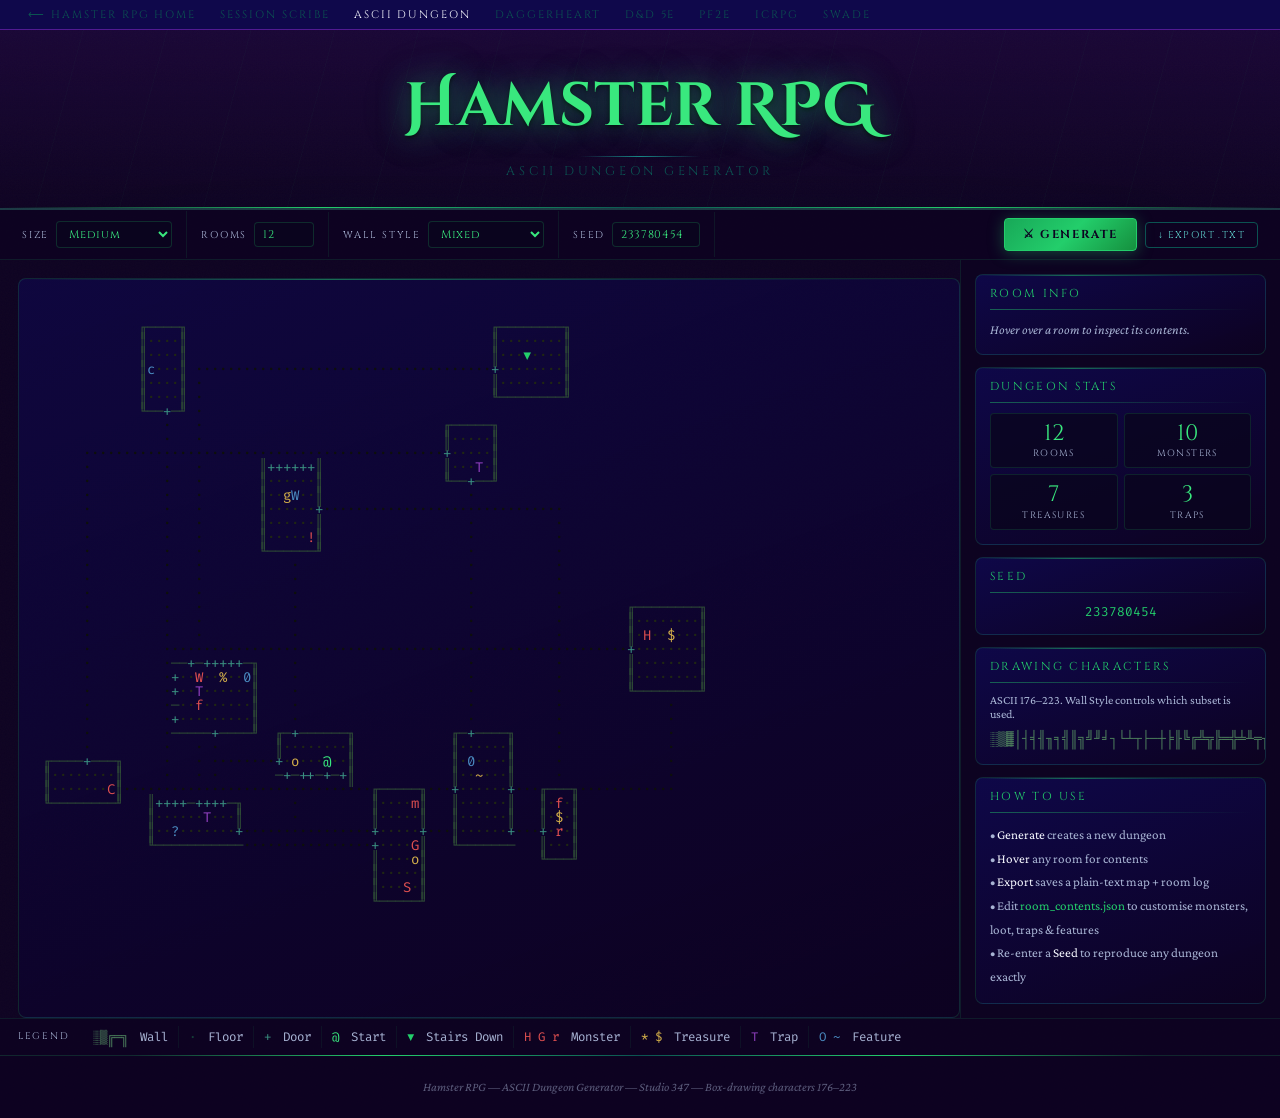
==== ascii-dungeon.html @ dbbfb533 "Banner updates and dungeon generator" ====
<!DOCTYPE html>
<html lang="en">
<head>
<meta charset="UTF-8">
<meta name="viewport" content="width=device-width, initial-scale=1.0">
<meta name="theme-color" content="#0d0221">
<title>Hamster RPG :: ASCII Dungeon Generator</title>
<link rel="preconnect" href="https://fonts.googleapis.com">
<link href="https://fonts.googleapis.com/css2?family=Cinzel+Decorative:wght@400;700;900&family=Crimson+Pro:ital,wght@0,300;0,400;0,600;1,300;1,400&family=Cinzel:wght@400;600;700&family=Fira+Code:wght@400;500&display=swap" rel="stylesheet">
<style>
  /* ── STUDIO 347 DESIGN SYSTEM ─────────────────────────── */
  :root {
    --s347-midnight-violet: #0d0221;
    --s347-deep-twilight:   #0f084b;
    --s347-dark-slate-grey: #0b5351;
    --s347-emerald:         #23ce6b;
    --s347-indigo-velvet:   #511a91;
    --s347-ghost-white:     #f6f8ff;

    --bg-deep:       var(--s347-midnight-violet);
    --accent-gold:   var(--s347-emerald);
    --accent-gold2:  #39e87e;
    --accent-teal:   var(--s347-dark-slate-grey);
    --accent-purple: var(--s347-indigo-velvet);
    --text-primary:  var(--s347-ghost-white);
    --text-muted:    #a8b4d4;
    --border:        rgba(35,206,107,0.2);
    --border-bright: rgba(35,206,107,0.55);
    --shadow:        0 8px 40px rgba(0,0,0,0.6);
    --radius:        8px;
    --transition:    all 0.25s cubic-bezier(0.4,0,0.2,1);

    /* Entity colours for the map */
    --col-wall-outer: #2e4a36;
    --col-wall-inner: #4a7a5a;
    --col-floor:      #1a1e12;
    --col-corridor:   #0d0f09;
    --col-door:       #3a9080;
    --col-stairs:     #23ce6b;
    --col-start:      #39e87e;
    --col-monster:    #e05050;
    --col-treasure:   #d4b04a;
    --col-trap:       #9040c0;
    --col-feature:    #4a8abf;
  }

  *, *::before, *::after { box-sizing: border-box; margin: 0; padding: 0; }

  body {
    background: var(--bg-deep);
    background-image: url("data:image/svg+xml,%3Csvg xmlns='http://www.w3.org/2000/svg' width='400' height='400'%3E%3Cfilter id='n'%3E%3CfeTurbulence type='fractalNoise' baseFrequency='0.75' numOctaves='4' stitchTiles='stitch'/%3E%3C/filter%3E%3Crect width='400' height='400' filter='url(%23n)' opacity='0.022'/%3E%3C/svg%3E");
    color: var(--text-primary);
    font-family: 'Crimson Pro', Georgia, serif;
    font-size: 17px;
    min-height: 100vh;
    display: grid;
    grid-template-rows: auto auto auto 1fr auto auto;
    grid-template-columns: 1fr 320px;
    grid-template-areas:
      "back    back"
      "header  header"
      "nav     nav"
      "main    sidebar"
      "legend  legend"
      "footer  footer";
  }

  /* ── BACK BANNER ──────────────────────────────────────── */
  .back-banner {
    grid-area: back;
    background: rgba(13,2,33,0.9);
    border-bottom: 1px solid rgba(81,26,145,0.4);
    padding: 7px 28px;
    display: flex; gap: 24px;
  }
  .back-banner a {
    font-family: 'Cinzel', serif; font-size: 0.68rem; letter-spacing: 0.18em;
    text-transform: uppercase; color: var(--accent-gold); text-decoration: none;
    transition: color 0.2s;
  }
  .back-banner a:hover { color: var(--accent-purple); }
  .back-banner .bc-current { color: var(--text-muted); pointer-events: none; }

  /* ── APP HEADER ───────────────────────────────────────── */
  .app-header {
    grid-area: header;
    padding: 36px 28px 28px;
    text-align: center;
    position: relative;
    border-bottom: 2px solid rgba(35,206,107,0.25);
    background: linear-gradient(180deg, rgba(81,26,145,0.18) 0%, transparent 100%);
    overflow: hidden;
  }
  .app-header::before {
    content: ''; position: absolute; inset: 0; pointer-events: none;
    background: repeating-linear-gradient(105deg,transparent 0px,transparent 80px,
      rgba(35,206,107,0.025) 80px,rgba(35,206,107,0.025) 81px);
  }
  .app-header::after {
    content: ''; position: absolute; bottom: 0; left: 0; right: 0; height: 1px;
    background: linear-gradient(to right, transparent, var(--accent-gold),
      var(--accent-teal), var(--accent-gold), transparent);
    filter: drop-shadow(0 0 20px rgba(35,206,107,0.4));
  }
  .app-header h1 {
    font-family: 'Cinzel Decorative', serif;
    font-size: clamp(1.9rem,6vw,3.8rem); font-weight: 700; color: var(--accent-gold2);
    text-shadow: 0 0 30px rgba(35,206,107,0.5), 0 0 60px rgba(35,206,107,0.2),
      0 2px 4px rgba(0,0,0,0.8);
    position: relative; z-index: 1;
  }
  .header-sub {
    position: relative; z-index: 1; margin-top: 6px;
    font-family: 'Cinzel', serif; font-size: clamp(0.6rem,1.8vw,0.78rem);
    letter-spacing: 0.3em; text-transform: uppercase; color: var(--accent-teal);
  }
  .header-sub::before {
    content: ''; display: block; height: 1px; width: 120px; margin: 8px auto 6px;
    background: linear-gradient(to right, transparent, rgba(24,168,158,0.8), transparent);
  }

  /* ── CONTROLS BAR ─────────────────────────────────────── */
  .controls-bar {
    grid-area: nav;
    border-bottom: 1px solid rgba(35,206,107,0.12);
    background: rgba(13,2,33,0.75);
    display: flex; align-items: center; flex-wrap: wrap;
    padding: 0 8px;
  }
  .ctrl-group {
    display: flex; align-items: center; gap: 7px;
    padding: 10px 14px;
    border-right: 1px solid rgba(35,206,107,0.1);
  }
  .ctrl-group label {
    font-family: 'Cinzel', serif; font-size: 0.62rem; letter-spacing: 0.18em;
    text-transform: uppercase; color: var(--text-muted); white-space: nowrap;
  }
  .ctrl-group select,
  .ctrl-group input[type=number],
  .ctrl-group input[type=text] {
    background: rgba(10,6,30,0.8);
    border: 1px solid rgba(35,206,107,0.2); border-radius: 4px;
    color: var(--accent-gold2);
    font-family: 'Cinzel', serif; font-size: 0.7rem; letter-spacing: 0.06em;
    padding: 4px 8px; outline: none; transition: var(--transition); cursor: pointer;
  }
  .ctrl-group select          { width: 116px; }
  .ctrl-group input[type=number] { width: 60px; }
  .ctrl-group input[type=text]   { width: 88px; }
  .ctrl-group select:focus,
  .ctrl-group input:focus {
    border-color: var(--accent-gold);
    box-shadow: 0 0 0 2px rgba(35,206,107,0.12);
  }
  .ctrl-group select option { background: #140a3a; color: var(--text-primary); }
  .ctrl-buttons {
    display: flex; align-items: center; gap: 8px;
    padding: 8px 14px; margin-left: auto;
  }

  /* ── BUTTONS ──────────────────────────────────────────── */
  .btn {
    font-family: 'Cinzel', serif; font-size: 0.72rem; letter-spacing: 0.14em;
    text-transform: uppercase;
    border: 1.5px solid var(--accent-gold); background: transparent;
    color: var(--accent-gold2); cursor: pointer; border-radius: 4px;
    padding: 8px 18px; position: relative; overflow: hidden;
    transition: var(--transition); display: inline-block;
  }
  .btn::before {
    content: ''; position: absolute; inset: 0;
    background: linear-gradient(135deg, rgba(35,206,107,0) 0%, rgba(35,206,107,0.08) 100%);
    opacity: 0; transition: opacity 0.2s;
  }
  .btn:hover::before { opacity: 1; }
  .btn:hover { border-color: var(--accent-gold2); box-shadow: 0 0 16px rgba(35,206,107,0.3); color: #fff; }
  .btn-primary {
    background: linear-gradient(135deg, #18a858 0%, #23ce6b 50%, #15903e 100%);
    color: #0d0221; border-color: #23ce6b; font-weight: 700;
    box-shadow: 0 2px 16px rgba(35,206,107,0.35);
  }
  .btn-primary:hover {
    background: linear-gradient(135deg, #23ce6b 0%, #39e87e 50%, #1eb55e 100%);
    box-shadow: 0 4px 24px rgba(35,206,107,0.5); color: #0d0221;
  }
  .btn-teal  { border-color: var(--accent-teal); color: #5ecfcb; }
  .btn-teal:hover { background: rgba(11,83,81,0.2); box-shadow: 0 0 16px rgba(11,83,81,0.4); color: #fff; }
  .btn-sm { padding: 5px 12px; font-size: 0.62rem; }

  /* ── MAIN + SIDEBAR ───────────────────────────────────── */
  main  {
    grid-area: main;
    padding: 18px 0 0 18px;
    overflow: hidden;
    display: flex; flex-direction: column;
    min-height: 0;
  }
  aside {
    grid-area: sidebar;
    border-left: 1px solid rgba(35,206,107,0.12);
    overflow-y: auto;
    background: rgba(13,2,33,0.6);
    padding: 14px;
    display: flex; flex-direction: column; gap: 12px;
  }

  /* ── DUNGEON VIEWPORT ─────────────────────────────────── */
  .dungeon-wrapper {
    flex: 1; overflow: auto; min-height: 0;
    background: linear-gradient(160deg, rgba(15,8,75,0.7) 0%, rgba(13,2,33,0.9) 100%);
    border: 1px solid rgba(35,206,107,0.18);
    border-radius: var(--radius);
    position: relative;
  }
  .dungeon-wrapper::before {
    content: ''; position: absolute; top: 0; left: 0; right: 0; height: 1px;
    background: linear-gradient(to right, transparent, rgba(35,206,107,0.5),
      rgba(11,83,81,0.45), transparent);
    z-index: 1; pointer-events: none;
  }
  #dungeon-canvas {
    /* Fira Code = clean sans-serif monospace. Falls back to other geometric monospaces. */
    font-family: 'Fira Code', 'JetBrains Mono', 'Cascadia Code', 'Consolas', 'SF Mono', monospace;
    font-size: 14px;
    line-height: 1.0;
    letter-spacing: 0;
    white-space: pre;
    display: block;
    padding: 14px 16px;
    cursor: default;
    user-select: none;
  }

  /* ── LEGEND BAR ───────────────────────────────────────── */
  .legend-bar {
    grid-area: legend;
    display: flex; align-items: center; flex-wrap: wrap; gap: 0;
    border-top: 1px solid rgba(35,206,107,0.12);
    background: rgba(13,2,33,0.75);
    padding: 7px 18px;
  }
  .legend-label {
    font-family: 'Cinzel', serif; font-size: 0.6rem; letter-spacing: 0.18em;
    text-transform: uppercase; color: var(--text-muted); margin-right: 14px; white-space: nowrap;
  }
  .legend-item {
    display: flex; align-items: center; gap: 5px;
    padding: 3px 10px;
    font-family: 'Fira Code', monospace; font-size: 0.78rem;
    color: var(--text-muted);
    border-right: 1px solid rgba(35,206,107,0.08);
    white-space: nowrap;
  }
  .legend-item:last-child { border-right: none; }

  /* ── CARD ─────────────────────────────────────────────── */
  .card {
    background: linear-gradient(160deg, rgba(15,8,75,0.95) 0%, rgba(13,2,33,0.98) 100%);
    border: 1px solid rgba(35,206,107,0.18); border-radius: var(--radius);
    position: relative; overflow: hidden;
  }
  .card::before {
    content: ''; position: absolute; top: 0; left: 0; right: 0; height: 1px;
    background: linear-gradient(to right, transparent, rgba(35,206,107,0.5),
      rgba(11,83,81,0.45), transparent);
  }
  .card-title {
    font-family: 'Cinzel', serif; font-size: 0.72rem; letter-spacing: 0.2em;
    text-transform: uppercase; color: var(--accent-gold);
    padding: 11px 14px 0; margin-bottom: 10px; position: relative;
  }
  .card-title::after {
    content: ''; display: block; height: 1px; margin-top: 8px;
    background: linear-gradient(to right, rgba(35,206,107,0.45), transparent);
  }
  .card-body { padding: 0 14px 14px; }

  /* ── ROOM INFO ────────────────────────────────────────── */
  .ri-name { font-family: 'Cinzel', serif; font-size: 0.88rem; color: var(--accent-gold2); margin-bottom: 3px; }
  .ri-desc { font-size: 0.82rem; color: var(--text-muted); font-style: italic; margin-bottom: 10px; line-height: 1.5; }
  .ri-section {
    font-family: 'Cinzel', serif; font-size: 0.6rem; letter-spacing: 0.2em;
    text-transform: uppercase; color: var(--text-muted);
    border-bottom: 1px solid rgba(35,206,107,0.12);
    padding-bottom: 3px; margin: 8px 0 5px;
  }
  .ri-entry { display: flex; gap: 7px; align-items: baseline; padding: 2px 0; }
  .ri-sym { font-family: 'Fira Code', monospace; width: 14px; text-align: center; font-size: 0.85rem; flex-shrink: 0; }
  .ri-sym-monster  { color: var(--col-monster); }
  .ri-sym-treasure { color: var(--col-treasure); }
  .ri-sym-trap     { color: var(--col-trap); }
  .ri-sym-feature  { color: var(--col-feature); }
  .ri-item-name { font-size: 0.82rem; color: var(--text-primary); }
  .ri-item-note { font-size: 0.74rem; color: var(--text-muted); font-style: italic; padding-left: 21px; margin-bottom: 3px; }

  /* ── STAT GRID ────────────────────────────────────────── */
  .stat-grid { display: grid; grid-template-columns: 1fr 1fr; gap: 6px; }
  .stat-box {
    background: rgba(10,6,30,0.8); border: 1px solid rgba(35,206,107,0.15);
    border-radius: 4px; padding: 8px; text-align: center;
  }
  .stat-val { font-family: 'Cinzel', serif; font-size: 1.4rem; color: var(--accent-gold2); line-height: 1; }
  .stat-lbl { font-family: 'Cinzel', serif; font-size: 0.58rem; letter-spacing: 0.15em; text-transform: uppercase; color: var(--text-muted); margin-top: 3px; }

  /* ── SEED ─────────────────────────────────────────────── */
  .seed-val { font-family: 'Fira Code', monospace; font-size: 0.8rem; color: var(--accent-gold); text-align: center; word-break: break-all; }

  /* ── CHAR REF ─────────────────────────────────────────── */
  .char-ref { font-family: 'Fira Code', monospace; font-size: 0.82rem; color: var(--col-wall-inner); line-height: 1.8; }

  /* ── APP FOOTER ───────────────────────────────────────── */
  .app-footer {
    grid-area: footer;
    border-top: 1px solid rgba(35,206,107,0.18); padding: 24px 20px;
    text-align: center; background: rgba(13,2,33,0.85); position: relative;
  }
  .app-footer::before {
    content: ''; position: absolute; top: -1px; left: 10%; right: 10%; height: 1px;
    background: linear-gradient(to right, transparent, var(--accent-gold),
      var(--accent-teal), var(--accent-gold), transparent);
  }
  .footer-copy { font-size: 0.78rem; color: rgba(168,180,212,0.5); font-style: italic; }

  /* ── TOOLTIP ──────────────────────────────────────────── */
  #tooltip {
    position: fixed; z-index: 200; pointer-events: none; display: none;
    background: linear-gradient(160deg, rgba(15,8,75,0.97) 0%, rgba(13,2,33,0.99) 100%);
    border: 1px solid rgba(35,206,107,0.35); border-radius: var(--radius);
    padding: 10px 13px; box-shadow: 0 8px 30px rgba(0,0,0,0.7);
    max-width: 230px; line-height: 1.5;
  }
  #tooltip::before {
    content: ''; position: absolute; top: 0; left: 0; right: 0; height: 1px;
    background: linear-gradient(to right, transparent, rgba(35,206,107,0.5), transparent);
  }
  .tt-name { font-family: 'Cinzel', serif; font-size: 0.8rem; color: var(--accent-gold2); margin-bottom: 5px; }
  .tt-line { font-size: 0.74rem; margin: 2px 0; }
  .tt-monster  { color: var(--col-monster); }
  .tt-treasure { color: var(--col-treasure); }
  .tt-trap     { color: var(--col-trap); }
  .tt-feature  { color: var(--col-feature); }

  /* Scrollbars */
  ::-webkit-scrollbar { width: 5px; height: 5px; }
  ::-webkit-scrollbar-track { background: rgba(13,2,33,0.8); }
  ::-webkit-scrollbar-thumb { background: rgba(35,206,107,0.25); border-radius: 3px; }
  ::-webkit-scrollbar-thumb:hover { background: rgba(35,206,107,0.45); }

  .flash { animation: fadeIn 0.35s ease; }
  @keyframes fadeIn { from { opacity: 0.2; } to { opacity: 1; } }


  /* ── BACK BANNER ──────────────────────────────────────── */
  .back-banner {
    grid-area: back;
    background: var(--s347-deep-twilight);
    border-bottom: 1px solid var(--s347-indigo-velvet);
    padding: 7px 28px;
    display: flex; gap: 24px;
  }
  .back-banner a {
    font-family: 'Cinzel', serif; font-size: 0.68rem; letter-spacing: 0.18em;
    text-transform: uppercase; color: var(--s347-dark-slate-grey); text-decoration: none;
    transition: color 0.2s;
  }
  .back-banner a:hover { color: var(--s347-emerald); }
  .back-banner .bc-current { color: var(--s347-ghost-white); pointer-events: none; }

</style>
</head>
<body>

  <!-- BACK BANNER -->
<div class="back-banner">
  <a href="index.html">⟵ Hamster RPG Home</a>
  <a href="session-scribe.html">Session Scribe</a>
  <a href="ascii-dungeon.html" class="bc-current">ASCII Dungeon</a>
  <a href="daggerheart-character-forge.html">Daggerheart</a>
  <a href="dnd5e-character-forge.html">D&D 5e</a>
  <a href="pf2e-character-forge.html">PF2e</a>
  <a href="icrpg-character-forge.html">ICRPG</a>
  <a href="swade-character-forge.html">SWADE</a>
</div>

<header class="app-header">
  <h1>Hamster RPG</h1>
  <div class="header-sub">ASCII Dungeon Generator</div>
</header>

<div class="controls-bar">
  <div class="ctrl-group">
    <label>Size</label>
    <select id="ctrl-size">
      <option value="small">Small</option>
      <option value="medium" selected>Medium</option>
      <option value="large">Large</option>
    </select>
  </div>
  <div class="ctrl-group">
    <label>Rooms</label>
    <input type="number" id="ctrl-rooms" value="12" min="4" max="30">
  </div>
  <div class="ctrl-group">
    <label>Wall Style</label>
    <select id="ctrl-style">
      <option value="single">Single-line</option>
      <option value="double">Double-line</option>
      <option value="mixed" selected>Mixed</option>
      <option value="block">Block</option>
    </select>
  </div>
  <div class="ctrl-group">
    <label>Seed</label>
    <input type="text" id="ctrl-seed" placeholder="random">
  </div>
  <div class="ctrl-buttons">
    <button class="btn btn-primary" onclick="generate()">⚔ Generate</button>
    <button class="btn btn-teal btn-sm" onclick="exportDungeon()">↓ Export .txt</button>
  </div>
</div>

<main>
  <div class="dungeon-wrapper">
    <div id="dungeon-canvas"></div>
  </div>
</main>

<aside>
  <div class="card">
    <div class="card-title">Room Info</div>
    <div class="card-body">
      <div id="room-info">
        <div class="ri-desc" style="margin-bottom:0;">Hover over a room to inspect its contents.</div>
      </div>
    </div>
  </div>

  <div class="card">
    <div class="card-title">Dungeon Stats</div>
    <div class="card-body">
      <div class="stat-grid">
        <div class="stat-box"><div class="stat-val" id="s-rooms">–</div><div class="stat-lbl">Rooms</div></div>
        <div class="stat-box"><div class="stat-val" id="s-monsters">–</div><div class="stat-lbl">Monsters</div></div>
        <div class="stat-box"><div class="stat-val" id="s-treasures">–</div><div class="stat-lbl">Treasures</div></div>
        <div class="stat-box"><div class="stat-val" id="s-traps">–</div><div class="stat-lbl">Traps</div></div>
      </div>
    </div>
  </div>

  <div class="card">
    <div class="card-title">Seed</div>
    <div class="card-body">
      <div class="seed-val" id="seed-display">–</div>
    </div>
  </div>

  <div class="card">
    <div class="card-title">Drawing Characters</div>
    <div class="card-body">
      <div style="font-size:0.76rem;color:var(--text-muted);margin-bottom:6px;">ASCII 176–223. Wall Style controls which subset is used.</div>
      <div class="char-ref">░▒▓│┤╡╢╖╕╣║╗╝╜╛┐└┴┬├─┼╞╟╚╔╩╦╠═╬╧╨╤╥╙╘╒╓╫╪┘┌█▄▌▐▀</div>
    </div>
  </div>

  <div class="card">
    <div class="card-title">How To Use</div>
    <div class="card-body" style="font-size:0.82rem;color:var(--text-muted);line-height:1.8;">
      <div>• <span style="color:var(--text-primary)">Generate</span> creates a new dungeon</div>
      <div>• <span style="color:var(--text-primary)">Hover</span> any room for contents</div>
      <div>• <span style="color:var(--text-primary)">Export</span> saves a plain-text map + room log</div>
      <div>• Edit <span style="color:var(--accent-gold)">room_contents.json</span> to customise monsters, loot, traps &amp; features</div>
      <div>• Re-enter a <span style="color:var(--text-primary)">Seed</span> to reproduce any dungeon exactly</div>
    </div>
  </div>
</aside>

<div class="legend-bar">
  <span class="legend-label">Legend</span>
  <span class="legend-item"><span style="color:var(--col-wall-inner)">░▒╔═╗</span>&nbsp;Wall</span>
  <span class="legend-item"><span style="color:rgba(35,206,107,0.3)">·</span>&nbsp;Floor</span>
  <span class="legend-item"><span style="color:var(--col-door)">+</span>&nbsp;Door</span>
  <span class="legend-item"><span style="color:var(--col-start)">@</span>&nbsp;Start</span>
  <span class="legend-item"><span style="color:var(--col-stairs)">▼</span>&nbsp;Stairs Down</span>
  <span class="legend-item"><span style="color:var(--col-monster)">H G r</span>&nbsp;Monster</span>
  <span class="legend-item"><span style="color:var(--col-treasure)">* $</span>&nbsp;Treasure</span>
  <span class="legend-item"><span style="color:var(--col-trap)">T</span>&nbsp;Trap</span>
  <span class="legend-item"><span style="color:var(--col-feature)">O ~</span>&nbsp;Feature</span>
</div>

<footer class="app-footer">
  <div class="footer-copy">Hamster RPG &mdash; ASCII Dungeon Generator &mdash; Studio 347 &mdash; Box-drawing characters 176&ndash;223</div>
</footer>

<div id="tooltip"></div>

<script>
/* ─────────────────────────────────────────────────────────
   ROOM CONTENTS DB  (keep in sync with room_contents.json)
───────────────────────────────────────────────────────── */
const ROOM_DB = {
  monsters: [
    { name:"Giant Hamster",     symbol:"H", level:1, note:"Fluffier than expected. Very bitey." },
    { name:"Dire Gerbil",       symbol:"G", level:1, note:"Attacks in packs of 3." },
    { name:"Rat Swarm",         symbol:"r", level:1, note:"Scurries across the floor." },
    { name:"Dungeon Ferret",    symbol:"f", level:2, note:"Surprisingly quick." },
    { name:"Cave Chinchilla",   symbol:"C", level:2, note:"Adorable but territorial." },
    { name:"Hamster Warlord",   symbol:"W", level:3, note:"Wears tiny armor. Very serious." },
    { name:"Shadow Mouse",      symbol:"m", level:3, note:"Phasing through walls." },
    { name:"Pellet Golem",      symbol:"P", level:4, note:"Constructed from ancient food pellets." },
    { name:"Wheel Specter",     symbol:"S", level:4, note:"Haunts old exercise wheels." },
    { name:"Elder Hamster God", symbol:"!", level:5, note:"BOSS. Do not taunt." }
  ],
  treasures: [
    { name:"Sunflower Seed Pile",   symbol:"*", value:5,  note:"Currency of the hamster realm." },
    { name:"Golden Acorn",          symbol:"$", value:20, note:"Rare. Glows faintly." },
    { name:"Ancient Bedding Cache", symbol:"%", value:10, note:"Fluffed by unknown paws." },
    { name:"Pouch of Grains",       symbol:"g", value:8,  note:"Still fresh somehow." },
    { name:"Cracked Water Bottle",  symbol:"~", value:3,  note:"Slightly leaky." },
    { name:"Tiny Crown",            symbol:"^", value:50, note:"Fits only the chosen one." },
    { name:"Rusted Wheel Fragment", symbol:"o", value:2,  note:"From a legendary run." },
    { name:"Crystal Pellet",        symbol:"&", value:30, note:"Magical energy inside." }
  ],
  traps: [
    { name:"Sticky Tape Strip",   symbol:"T", damage:"1d4", note:"Causes stuck condition for 1 round." },
    { name:"Spinning Wheel Trap", symbol:"T", damage:"1d6", note:"Forces mandatory running." },
    { name:"Seed Choke Pit",      symbol:"T", damage:"2d4", note:"Too tempting to resist." },
    { name:"Sawdust Avalanche",   symbol:"T", damage:"1d8", note:"Buries victim in bedding." },
    { name:"Squeaky Floor",       symbol:"T", damage:"0",   note:"Alerts nearby monsters." },
    { name:"Cage Latch Trigger",  symbol:"T", damage:"1d4", note:"Locks the room door." }
  ],
  features: [
    { name:"Ancient Wheel",       symbol:"O", note:"Turning it powers something elsewhere." },
    { name:"Chew Marks",          symbol:".", note:"Something was gnawing here recently." },
    { name:"Nest of Straw",       symbol:"~", note:"Soft. Resting here restores 1 HP." },
    { name:"Old Food Cache",      symbol:"c", note:"Someone stashed food long ago." },
    { name:"Arcane Burrow",       symbol:"0", note:"Leads to an unknown location." },
    { name:"Cracked Mirror",      symbol:"|", note:"Reflects something that isn't you." },
    { name:"Water Dish Fountain", symbol:"W", note:"Drinkable. Magical properties unknown." },
    { name:"Pile of Fluff",       symbol:"f", note:"Conceals something. Roll perception." },
    { name:"Scrawled Runes",      symbol:"?", note:"In the ancient Rodent tongue." },
    { name:"Bone of the Fallen",  symbol:"b", note:"A hero who came before. Sad." }
  ],
  room_types: ["Dungeon Cell","Guard Room","Treasure Vault","Nest Chamber","Feeding Hall",
    "Wheel Room","Boss Lair","Collapsed Passage","Secret Alcove","Alchemist Den",
    "Torture Chamber","Armory","Shrine of the Pellet","Flooded Burrow","Crypt of the Ancients"],
  room_descriptions: [
    "The air smells of cedar shavings and old fear.",
    "Claw marks line every surface.",
    "A faint squeaking echoes from within the walls.",
    "Husks of sunflower seeds crunch underfoot.",
    "The ceiling drips with an unknown moisture.",
    "Strange glowing symbols pulse on the floor.",
    "The stench of hamster musk is overwhelming.",
    "Tiny footprints cover every inch of dust.",
    "You feel watched. The shadows shift.",
    "An eerie silence hangs over this place.",
    "The walls seem to be made of compressed bedding.",
    "Bones of small rodents litter the corners.",
    "A warm draft comes from somewhere unseen.",
    "Old running-wheel spindles hang from the ceiling.",
    "The room vibrates with low-frequency squeaking."
  ]
};

/* ─────────────────────────────────────────────────────────
   SEEDED RNG
───────────────────────────────────────────────────────── */
let rngState = 0;
function seedRng(s) { rngState = (s >>> 0) || 1; }
function rng() {
  rngState ^= rngState << 13;
  rngState ^= rngState >> 17;
  rngState ^= rngState << 5;
  return (rngState >>> 0) / 4294967296;
}
function rngInt(min,max) { return Math.floor(rng()*(max-min+1))+min; }
function rngPick(arr)    { return arr[Math.floor(rng()*arr.length)]; }
function rngChance(p)    { return rng()<p; }

/* ─────────────────────────────────────────────────────────
   TILE TYPES
───────────────────────────────────────────────────────── */
const T = { VOID:0, WALL:1, FLOOR:2, DOOR:3, CORRIDOR:4, STAIRS:5, START:6 };

/* ─────────────────────────────────────────────────────────
   WALL CHARACTER SETS  (using ASCII 176-223)
───────────────────────────────────────────────────────── */
const WALL_SETS = {
  single: { h:'─',v:'│',tl:'┌',tr:'┐',bl:'└',br:'┘',t:'┬',b:'┴',l:'├',r:'┤',x:'┼', fill:'░',solid:'▒' },
  double: { h:'═',v:'║',tl:'╔',tr:'╗',bl:'╚',br:'╝',t:'╦',b:'╩',l:'╠',r:'╣',x:'╬', fill:'▒',solid:'▓' },
  mixed:  { h:'─',v:'║',tl:'╓',tr:'╖',bl:'╙',br:'╜',t:'╥',b:'╨',l:'╟',r:'╢',x:'╫', fill:'░',solid:'▒' },
  block:  { h:'▀',v:'▌',tl:'█',tr:'█',bl:'█',br:'█',t:'▀',b:'▄',l:'▌',r:'▐',x:'█', fill:'▓',solid:'█' }
};

/* ─────────────────────────────────────────────────────────
   GENERATION
───────────────────────────────────────────────────────── */
function generateDungeon(cfg) {
  const { width, height, maxRooms, style } = cfg;
  const grid = Array.from({length:height}, ()=>new Uint8Array(width));
  const rooms = [];
  const entities = new Map();
  const inB = (x,y)=>x>=0&&y>=0&&x<width&&y<height;

  function setRect(x,y,w,h,tile) {
    for (let cy=y;cy<y+h;cy++) for (let cx=x;cx<x+w;cx++) if(inB(cx,cy)) grid[cy][cx]=tile;
  }

  function tryRoom() {
    const rw=rngInt(5,14), rh=rngInt(4,10);
    const rx=rngInt(1,width-rw-2), ry=rngInt(1,height-rh-2);
    for (const r of rooms)
      if (rx<r.x+r.w+2&&rx+rw+1>r.x&&ry<r.y+r.h+2&&ry+rh+1>r.y) return null;
    return {x:rx,y:ry,w:rw,h:rh,cx:Math.floor(rx+rw/2),cy:Math.floor(ry+rh/2)};
  }

  for (let i=0;i<maxRooms*30&&rooms.length<maxRooms;i++) {
    const r=tryRoom();
    if (r) { setRect(r.x,r.y,r.w,r.h,T.WALL); setRect(r.x+1,r.y+1,r.w-2,r.h-2,T.FLOOR); rooms.push(r); }
  }
  if (rooms.length<2) return null;

  for (let i=1;i<rooms.length;i++) {
    const a=rooms[i-1],b=rooms[i];
    function carve(x1,y1,x2,y2) {
      const dx=x2>x1?1:-1,dy=y2>y1?1:-1;
      let cx=x1,cy=y1;
      while(cx!==x2){if(inB(cx,cy)&&grid[cy][cx]===T.VOID)grid[cy][cx]=T.CORRIDOR;cx+=dx;}
      while(cy!==y2){if(inB(cx,cy)&&grid[cy][cx]===T.VOID)grid[cy][cx]=T.CORRIDOR;cy+=dy;}
    }
    if(rngChance(0.5)){carve(a.cx,a.cy,b.cx,a.cy);carve(b.cx,a.cy,b.cx,b.cy);}
    else              {carve(a.cx,a.cy,a.cx,b.cy);carve(a.cx,b.cy,b.cx,b.cy);}
  }

  for (const room of rooms) {
    const edges=[];
    for(let x=room.x+1;x<room.x+room.w-1;x++){
      if(inB(x,room.y-1)     &&grid[room.y-1][x]     ===T.CORRIDOR)edges.push([x,room.y]);
      if(inB(x,room.y+room.h)&&grid[room.y+room.h][x]===T.CORRIDOR)edges.push([x,room.y+room.h-1]);
    }
    for(let y=room.y+1;y<room.y+room.h-1;y++){
      if(inB(room.x-1,y)     &&grid[y][room.x-1]     ===T.CORRIDOR)edges.push([room.x,y]);
      if(inB(room.x+room.w,y)&&grid[y][room.x+room.w]===T.CORRIDOR)edges.push([room.x+room.w-1,y]);
    }
    for(const[ex,ey]of edges) if(rngChance(0.75)) grid[ey][ex]=T.DOOR;
  }

  for (let ri=0;ri<rooms.length;ri++) {
    const room=rooms[ri];
    room.type=rngPick(ROOM_DB.room_types);
    room.description=rngPick(ROOM_DB.room_descriptions);
    room.index=ri;
    room.contents={monsters:[],treasures:[],traps:[],features:[]};

    const ix1=room.x+1,iy1=room.y+1,ix2=room.x+room.w-2,iy2=room.y+room.h-2;
    const floors=[];
    for(let y=iy1;y<=iy2;y++) for(let x=ix1;x<=ix2;x++) floors.push([x,y]);

    const freePos=()=>{
      for(let t=0;t<60;t++){
        const[x,y]=floors[Math.floor(rng()*floors.length)];
        if(!entities.has(`${x},${y}`))return[x,y];
      }return null;
    };

    if(ri===rooms.length-1){const p=freePos();if(p){const[x,y]=p;grid[y][x]=T.STAIRS;entities.set(`${x},${y}`,{type:'stairs'});}}
    if(ri===0)             {const p=freePos();if(p){const[x,y]=p;grid[y][x]=T.START; entities.set(`${x},${y}`,{type:'start'});}}

    if(ri>0&&rngChance(0.7)){const cnt=rngInt(1,3);for(let m=0;m<cnt;m++){const mon=rngPick(ROOM_DB.monsters);const p=freePos();if(p){const[x,y]=p;entities.set(`${x},${y}`,{type:'monster',...mon});room.contents.monsters.push(mon);}}}
    if(rngChance(0.5)){const tr=rngPick(ROOM_DB.treasures);const p=freePos();if(p){const[x,y]=p;entities.set(`${x},${y}`,{type:'treasure',...tr});room.contents.treasures.push(tr);}}
    if(ri>0&&rngChance(0.3)){const trap=rngPick(ROOM_DB.traps);const p=freePos();if(p){const[x,y]=p;entities.set(`${x},${y}`,{type:'trap',...trap});room.contents.traps.push(trap);}}
    if(rngChance(0.55)){const feat=rngPick(ROOM_DB.features);const p=freePos();if(p){const[x,y]=p;entities.set(`${x},${y}`,{type:'feature',...feat});room.contents.features.push(feat);}}
  }

  return {grid,rooms,entities,width,height,style};
}

/* ─────────────────────────────────────────────────────────
   RENDER
───────────────────────────────────────────────────────── */
const CMAP = {
  void:      '#050509',
  wallOuter: '#2e4a36',
  wallInner: '#4a7a5a',
  floor:     '#1f2614',
  corridor:  '#0e100a',
  door:      '#3a9080',
  stairs:    '#23ce6b',
  start:     '#39e87e',
  monster:   '#e05050',
  treasure:  '#d4b04a',
  trap:      '#9040c0',
  feature:   '#4a8abf',
};

function renderDungeon(dng) {
  const {grid,rooms,entities,width,height,style}=dng;
  const ws=WALL_SETS[style]||WALL_SETS.mixed;
  const chars =Array.from({length:height},()=>Array(width).fill(' '));
  const colors=Array.from({length:height},()=>Array(width).fill('void'));
  const inB=(x,y)=>x>=0&&y>=0&&x<width&&y<height;
  const isW=(x,y)=>inB(x,y)&&grid[y][x]===T.WALL;

  for(let y=0;y<height;y++){
    for(let x=0;x<width;x++){
      const t=grid[y][x];
      if(t===T.VOID)    {chars[y][x]=' '; colors[y][x]='void';      continue;}
      if(t===T.WALL){
        const n=isW(x,y-1),s=isW(x,y+1),w=isW(x-1,y),e=isW(x+1,y);
        let ch=ws.fill;
        if     (n&&s&&!w&&!e) ch=ws.v;
        else if(!n&&!s&&w&&e) ch=ws.h;
        else if(!n&&s&&!w&&e) ch=ws.tl;
        else if(!n&&s&&w&&!e) ch=ws.tr;
        else if(n&&!s&&!w&&e) ch=ws.bl;
        else if(n&&!s&&w&&!e) ch=ws.br;
        else if(n&&s&&w&&e)   ch=ws.x;
        else if(n&&s&&w&&!e)  ch=ws.r;
        else if(n&&s&&!w&&e)  ch=ws.l;
        else if(n&&!s&&w&&e)  ch=ws.b;
        else if(!n&&s&&w&&e)  ch=ws.t;
        else if(n||s) ch=ws.v;
        else          ch=ws.h;
        chars[y][x]=ch; colors[y][x]=(!n||!s||!w||!e)?'wallOuter':'wallInner';
        continue;
      }
      if(t===T.FLOOR)    {chars[y][x]='·';colors[y][x]='floor';    continue;}
      if(t===T.CORRIDOR) {chars[y][x]='·';colors[y][x]='corridor'; continue;}
      if(t===T.DOOR)     {chars[y][x]='+';colors[y][x]='door';     continue;}
      if(t===T.STAIRS)   {chars[y][x]='▼';colors[y][x]='stairs';   continue;}
      if(t===T.START)    {chars[y][x]='@';colors[y][x]='start';    continue;}
    }
  }

  for(const[key,ent]of entities){
    const[ex,ey]=key.split(',').map(Number);
    if(ent.type==='monster') {chars[ey][ex]=ent.symbol;colors[ey][ex]='monster';}
    if(ent.type==='treasure'){chars[ey][ex]=ent.symbol;colors[ey][ex]='treasure';}
    if(ent.type==='trap')    {chars[ey][ex]=ent.symbol;colors[ey][ex]='trap';}
    if(ent.type==='feature') {chars[ey][ex]=ent.symbol;colors[ey][ex]='feature';}
  }

  const roomMap=new Map();
  for(let ri=0;ri<rooms.length;ri++){
    const r=rooms[ri];
    for(let y=r.y;y<r.y+r.h;y++) for(let x=r.x;x<r.x+r.w;x++) roomMap.set(`${x},${y}`,ri);
  }

  let html='';
  for(let y=0;y<height;y++){
    let line='',runCol=null,runRoom=null,runText='';
    function flush(){
      if(!runText)return;
      const col=CMAP[runCol]||CMAP.void;
      const ra=runRoom!==null?` data-room="${runRoom}"`:'';
      line+=`<span style="color:${col}"${ra}>${runText.replace(/&/g,'&amp;')}</span>`;
      runText='';
    }
    for(let x=0;x<width;x++){
      const c=chars[y][x],col=colors[y][x],ri=roomMap.get(`${x},${y}`)??null;
      if(col!==runCol||ri!==runRoom){flush();runCol=col;runRoom=ri;}
      runText+=c;
    }
    flush();
    html+=line+'\n';
  }
  return html;
}

/* ─────────────────────────────────────────────────────────
   UI
───────────────────────────────────────────────────────── */
let currentDungeon=null;

function generate(){
  const sizeMap={small:[60,30],medium:[92,46],large:[132,66]};
  const[w,h]=sizeMap[document.getElementById('ctrl-size').value];
  const maxRooms=parseInt(document.getElementById('ctrl-rooms').value)||12;
  const style=document.getElementById('ctrl-style').value;
  const seedRaw=document.getElementById('ctrl-seed').value.trim();
  const seed=seedRaw?(parseInt(seedRaw)||1):(Math.floor(Math.random()*2147483646)+1);

  document.getElementById('ctrl-seed').value=seed;
  document.getElementById('seed-display').textContent=seed;

  let dng=null;
  for(let att=0;att<10;att++){
    seedRng(seed+att);
    dng=generateDungeon({width:w,height:h,maxRooms,style});
    if(dng&&dng.rooms.length>=3)break;
  }
  if(!dng){alert('Generation failed – try again or reduce room count.');return;}
  currentDungeon=dng;

  const canvas=document.getElementById('dungeon-canvas');
  canvas.innerHTML=renderDungeon(dng);
  canvas.classList.remove('flash');
  void canvas.offsetWidth;
  canvas.classList.add('flash');

  let monsters=0,treasures=0,traps=0;
  for(const r of dng.rooms){monsters+=r.contents.monsters.length;treasures+=r.contents.treasures.length;traps+=r.contents.traps.length;}
  document.getElementById('s-rooms').textContent=dng.rooms.length;
  document.getElementById('s-monsters').textContent=monsters;
  document.getElementById('s-treasures').textContent=treasures;
  document.getElementById('s-traps').textContent=traps;
  wireHover();
}

function wireHover(){
  const canvas=document.getElementById('dungeon-canvas');
  const tooltip=document.getElementById('tooltip');
  canvas.onmousemove=e=>{
    const span=e.target.closest('[data-room]');
    if(!span){tooltip.style.display='none';updateRoomInfo(null);return;}
    const room=currentDungeon.rooms[parseInt(span.dataset.room)];
    if(!room){tooltip.style.display='none';return;}
    updateRoomInfo(room);
    const c=room.contents;
    const has=c.monsters.length||c.treasures.length||c.traps.length||c.features.length;
    if(has){
      let tt=`<div class="tt-name">${room.type}</div>`;
      if(c.monsters.length)  tt+=`<div class="tt-line tt-monster">⚔ ${c.monsters.map(m=>m.name).join(', ')}</div>`;
      if(c.treasures.length) tt+=`<div class="tt-line tt-treasure">◆ ${c.treasures.map(t=>t.name).join(', ')}</div>`;
      if(c.traps.length)     tt+=`<div class="tt-line tt-trap">⚠ ${c.traps.map(t=>t.name).join(', ')}</div>`;
      if(c.features.length)  tt+=`<div class="tt-line tt-feature">★ ${c.features.map(f=>f.name).join(', ')}</div>`;
      tooltip.innerHTML=tt;
      tooltip.style.display='block';
      tooltip.style.left=(e.clientX+15)+'px';
      tooltip.style.top=(e.clientY-10)+'px';
    }else{tooltip.style.display='none';}
  };
  canvas.onmouseleave=()=>{tooltip.style.display='none';};
}

function updateRoomInfo(room){
  const el=document.getElementById('room-info');
  if(!room){el.innerHTML='<div class="ri-desc" style="margin-bottom:0;">Hover over a room to inspect its contents.</div>';return;}
  let html=`<div class="ri-name">${room.type}</div><div class="ri-desc">${room.description}</div>`;
  function section(title,items,cls){
    if(!items.length)return'';
    let s=`<div class="ri-section">${title}</div>`;
    for(const it of items){
      s+=`<div class="ri-entry"><span class="ri-sym ri-sym-${cls}">${it.symbol}</span><span class="ri-item-name">${it.name}</span></div>`;
      s+=`<div class="ri-item-note">${it.note}</div>`;
    }return s;
  }
  html+=section('Monsters',room.contents.monsters,'monster');
  html+=section('Treasure',room.contents.treasures,'treasure');
  html+=section('Traps',room.contents.traps,'trap');
  html+=section('Features',room.contents.features,'feature');
  if(!room.contents.monsters.length&&!room.contents.treasures.length&&
     !room.contents.traps.length&&!room.contents.features.length)
    html+=`<div class="ri-section">Contents</div><div class="ri-item-note" style="margin:0;">Empty room.</div>`;
  el.innerHTML=html;
}

function exportDungeon(){
  if(!currentDungeon){alert('Generate a dungeon first!');return;}
  const{grid,rooms,entities,width,height,style}=currentDungeon;
  const ws=WALL_SETS[style]||WALL_SETS.mixed;
  const DIV='═'.repeat(60);
  const lines=['HAMSTER RPG :: ASCII DUNGEON',DIV,''];
  for(let y=0;y<height;y++){
    let row='';
    for(let x=0;x<width;x++){
      const ent=entities.get(`${x},${y}`);
      if(ent&&ent.symbol){row+=ent.symbol;continue;}
      const t=grid[y][x];
      if(t===T.VOID)row+=' ';
      else if(t===T.WALL)row+=ws.fill;
      else if(t===T.FLOOR||t===T.CORRIDOR)row+='·';
      else if(t===T.DOOR)row+='+';
      else if(t===T.STAIRS)row+='▼';
      else if(t===T.START)row+='@';
      else row+=' ';
    }
    lines.push(row);
  }
  lines.push('',DIV,'ROOM CONTENTS',DIV);
  for(const r of rooms){
    lines.push(`\nRoom ${r.index+1}: ${r.type} (${r.w-2}×${r.h-2})`);
    lines.push(r.description);
    if(r.contents.monsters.length)  lines.push('  Monsters:  '+r.contents.monsters.map(m=>`${m.name} [Lv.${m.level}]`).join(', '));
    if(r.contents.treasures.length) lines.push('  Treasure:  '+r.contents.treasures.map(t=>`${t.name} (${t.value}gp)`).join(', '));
    if(r.contents.traps.length)     lines.push('  Traps:     '+r.contents.traps.map(t=>`${t.name} (${t.damage})`).join(', '));
    if(r.contents.features.length)  lines.push('  Features:  '+r.contents.features.map(f=>f.name).join(', '));
  }
  const blob=new Blob([lines.join('\n')],{type:'text/plain'});
  const a=document.createElement('a');
  a.href=URL.createObjectURL(blob);
  a.download=`hamster_dungeon_${document.getElementById('ctrl-seed').value}.txt`;
  a.click();
}

window.addEventListener('load', generate);
</script>
</body>
</html>
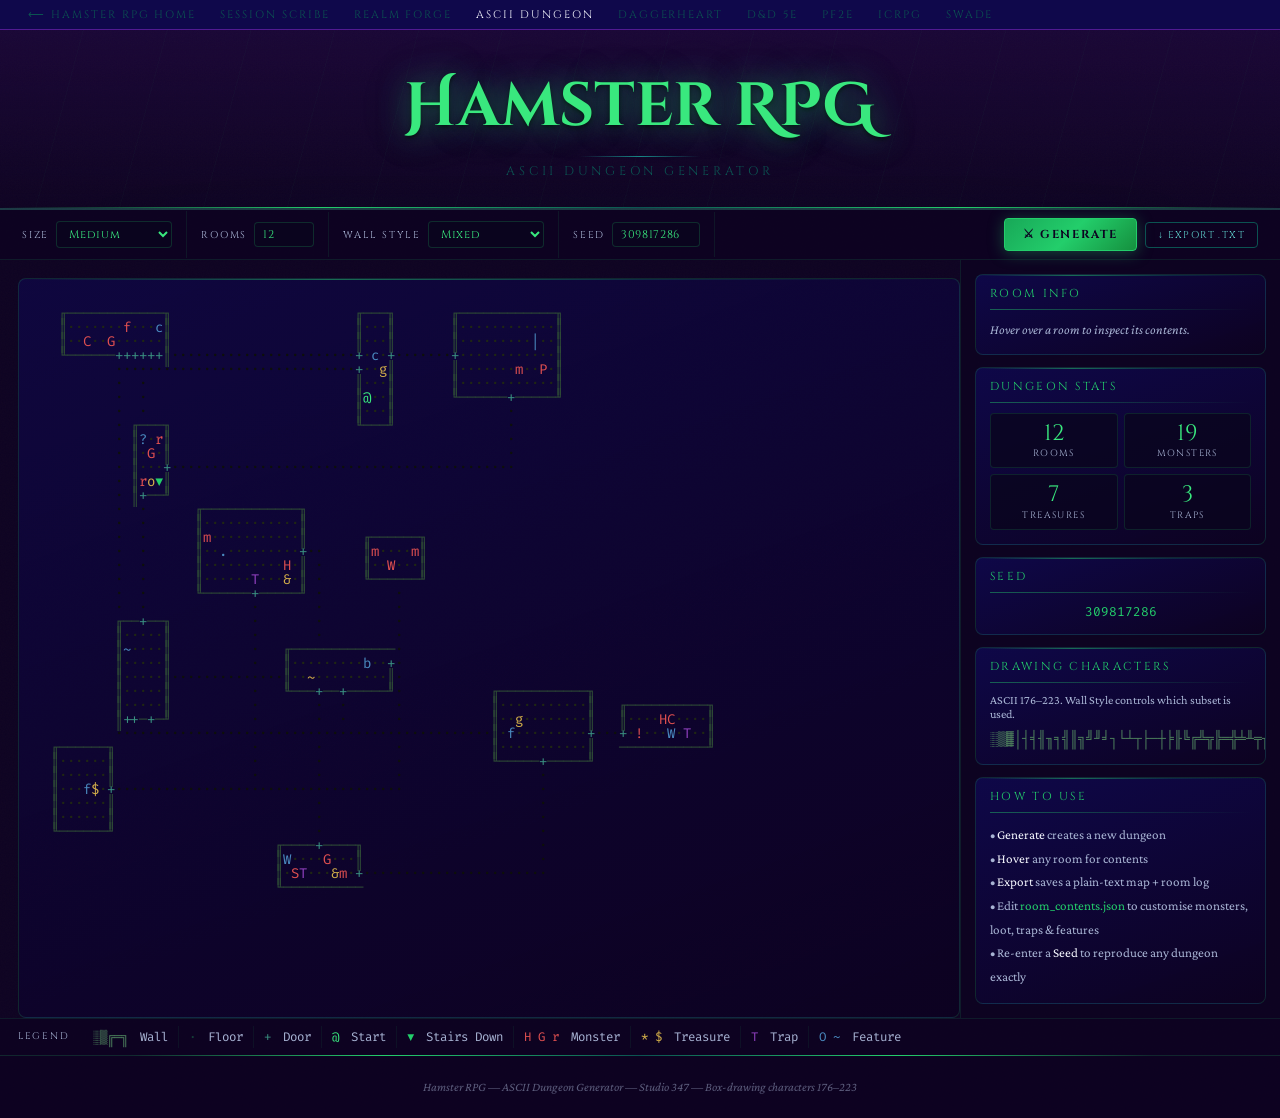
==== commit b4d87ab3: "Generated Realm Forge" ====
--- a/ascii-dungeon.html
+++ b/ascii-dungeon.html
@@ -375,6 +375,7 @@
 <div class="back-banner">
   <a href="index.html">⟵ Hamster RPG Home</a>
   <a href="session-scribe.html">Session Scribe</a>
+  <a href="realm-forge.html">Realm Forge</a>
   <a href="ascii-dungeon.html" class="bc-current">ASCII Dungeon</a>
   <a href="daggerheart-character-forge.html">Daggerheart</a>
   <a href="dnd5e-character-forge.html">D&D 5e</a>
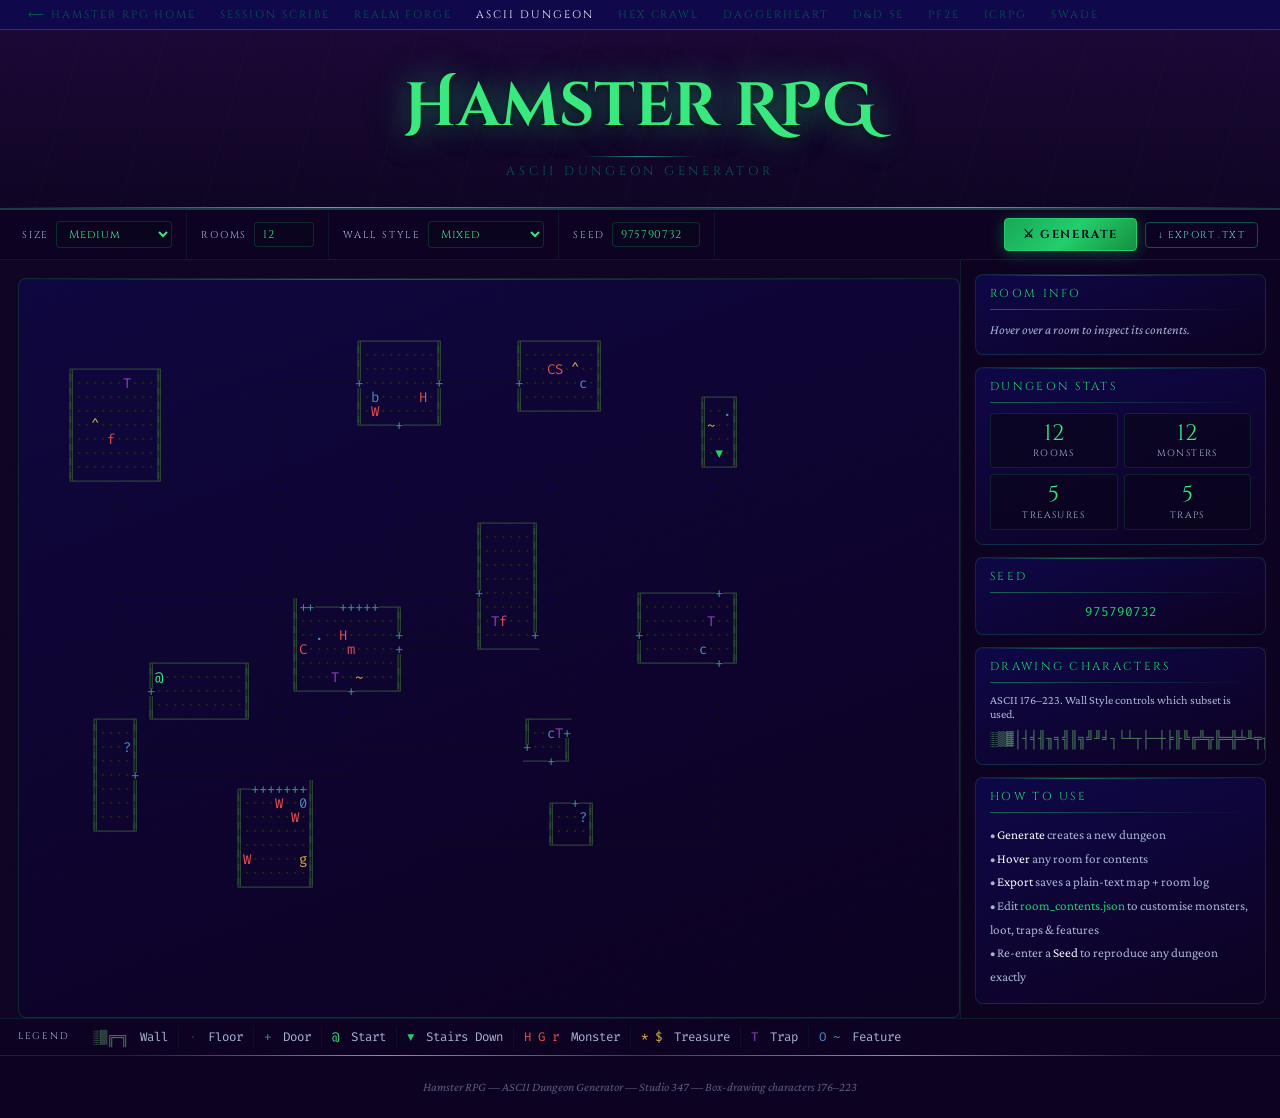
==== commit 968eb123: "New Hex Crawl Generator and minor updates to the other pages." ====
--- a/ascii-dungeon.html
+++ b/ascii-dungeon.html
@@ -377,6 +377,7 @@
   <a href="session-scribe.html">Session Scribe</a>
   <a href="realm-forge.html">Realm Forge</a>
   <a href="ascii-dungeon.html" class="bc-current">ASCII Dungeon</a>
+  <a href="hex-crawl-generator.html">Hex Crawl</a> 
   <a href="daggerheart-character-forge.html">Daggerheart</a>
   <a href="dnd5e-character-forge.html">D&D 5e</a>
   <a href="pf2e-character-forge.html">PF2e</a>
